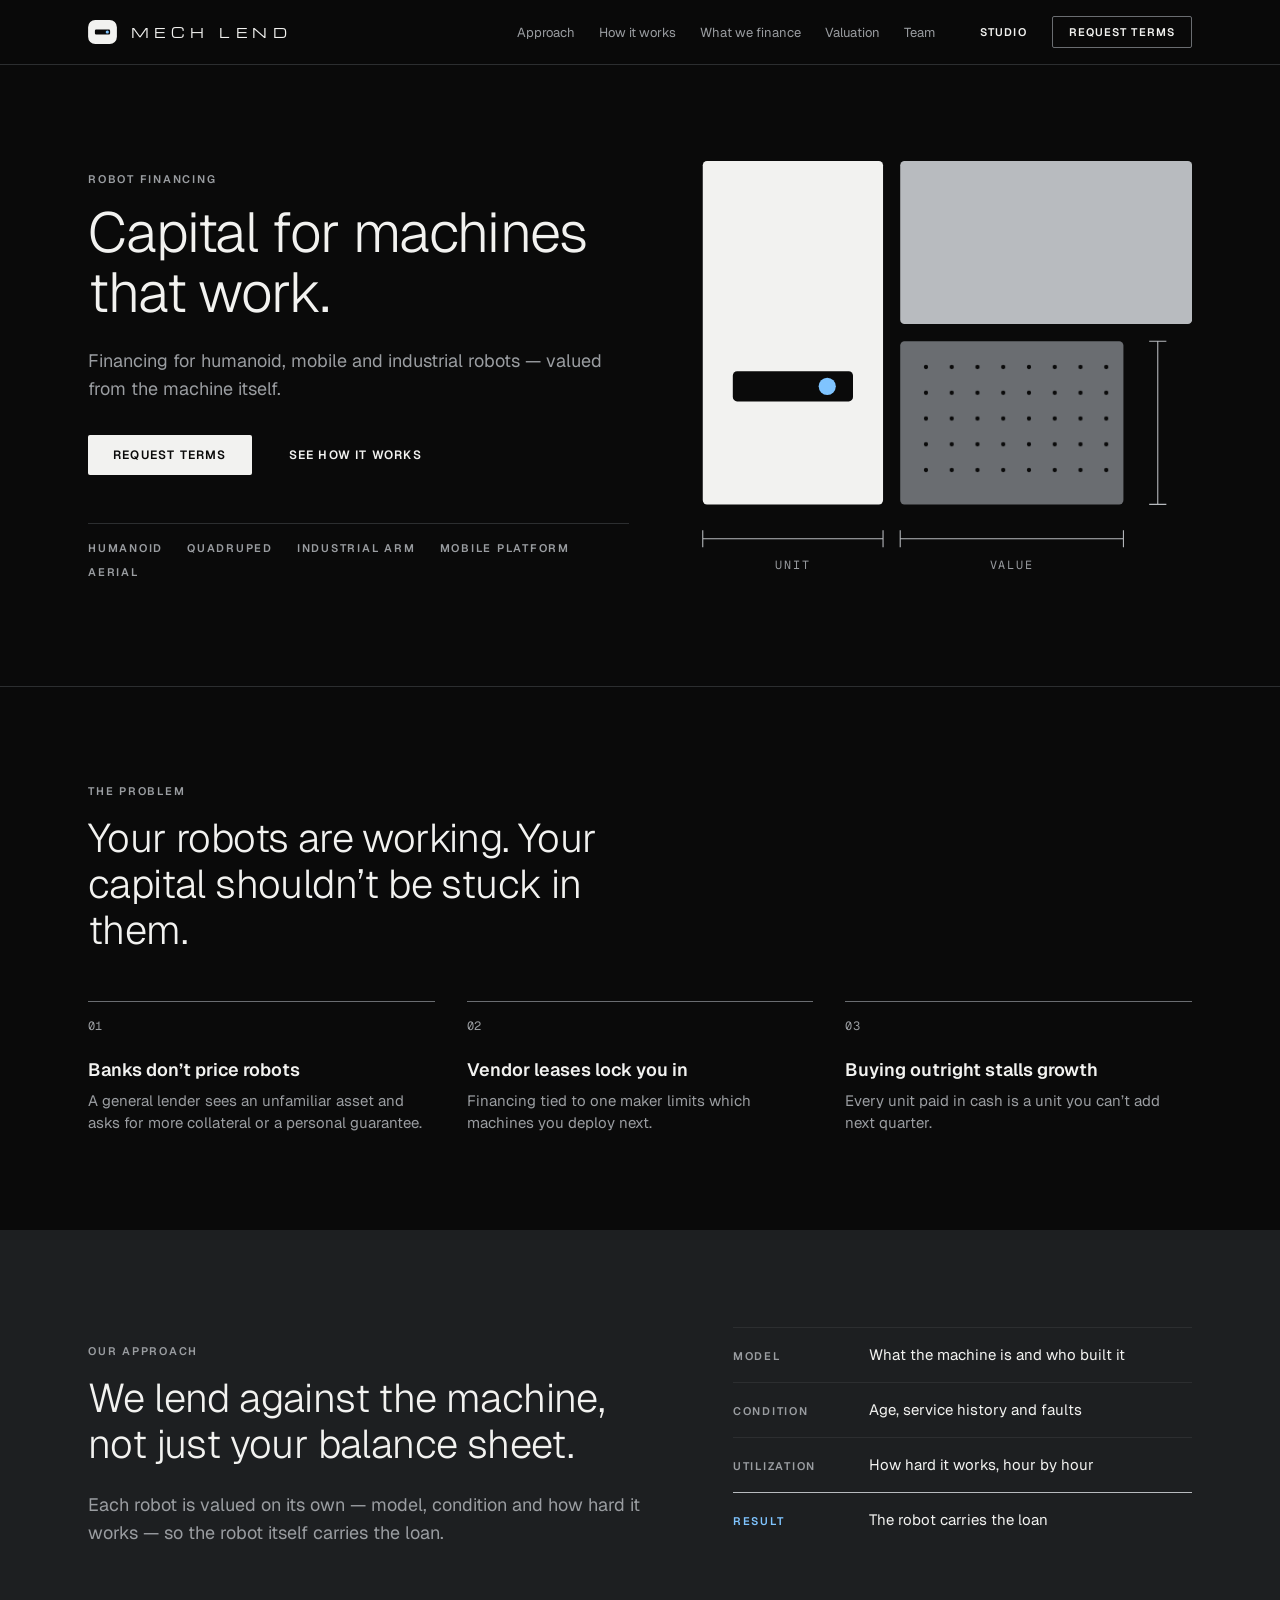
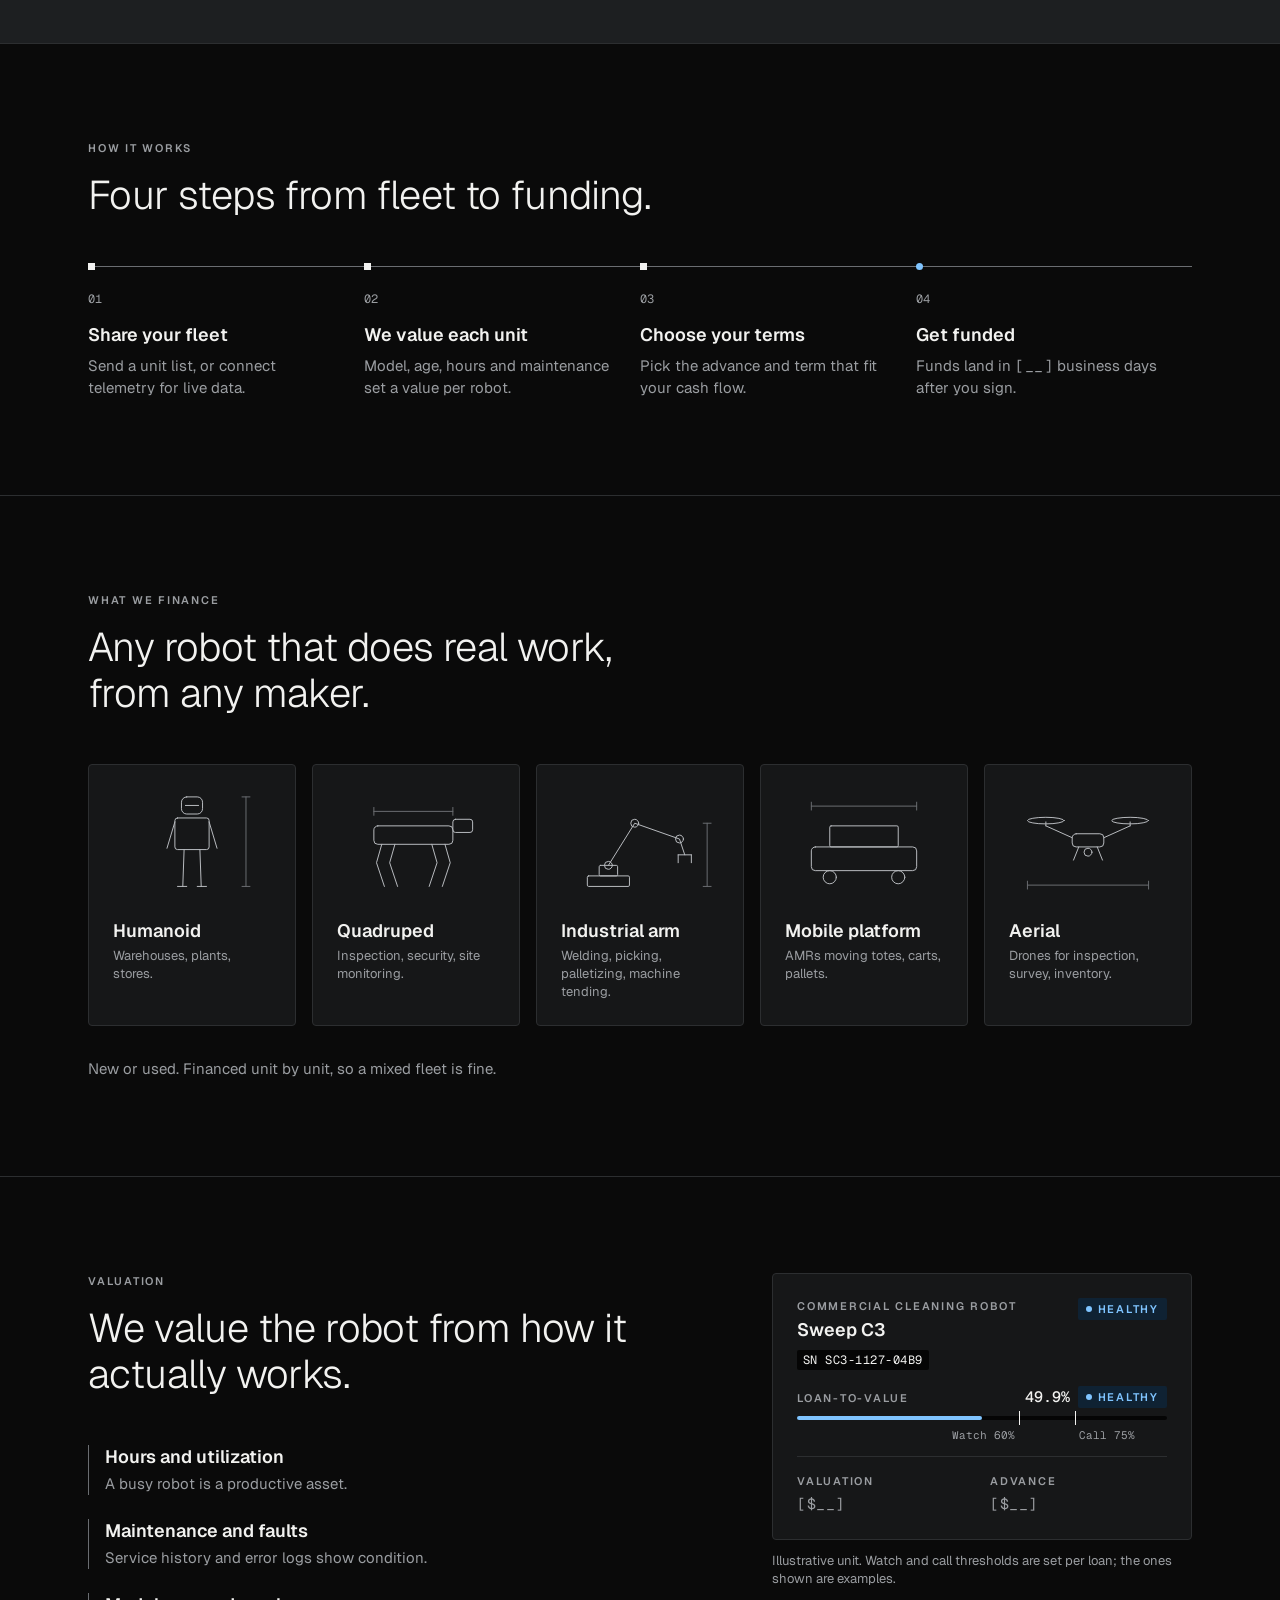
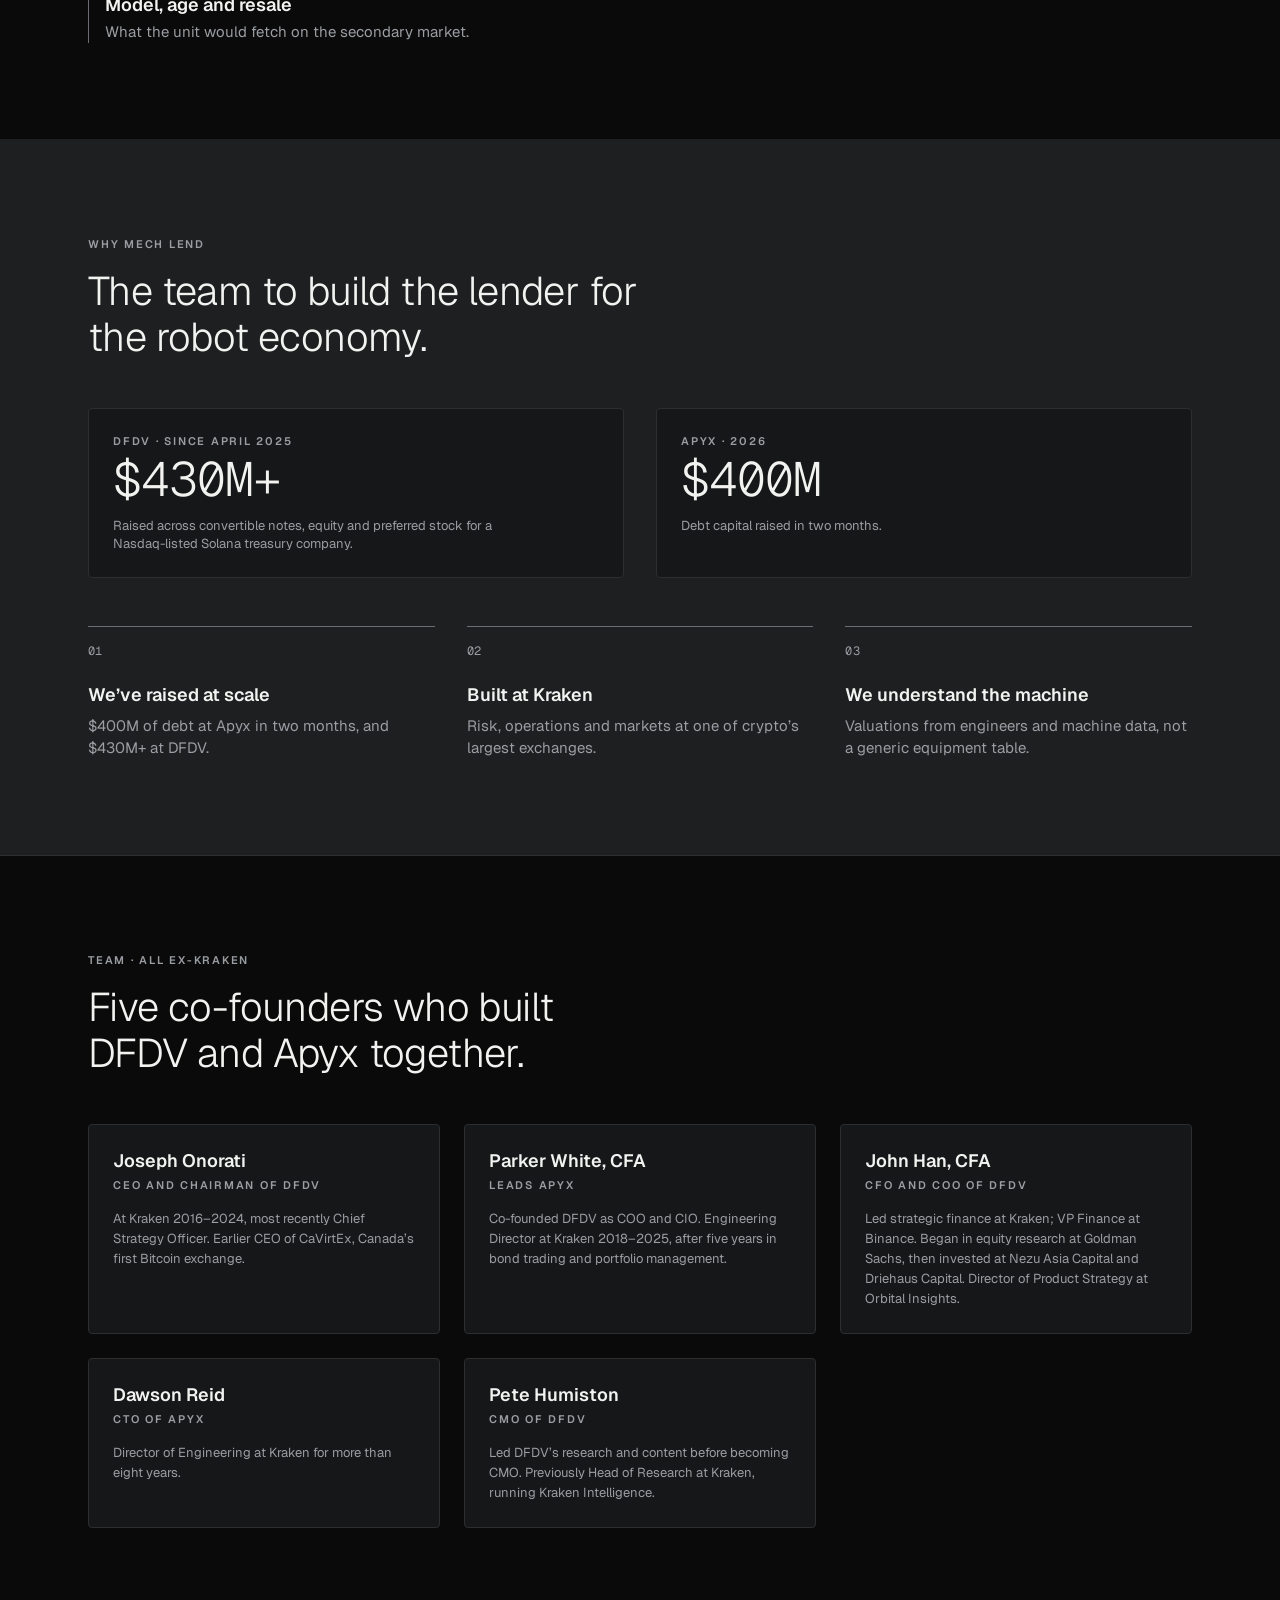
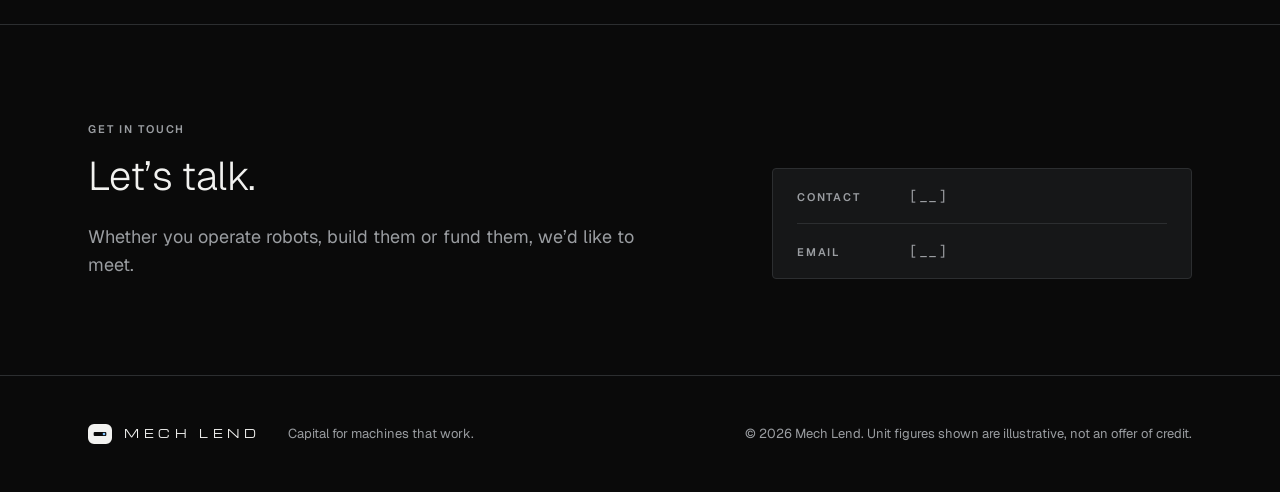
==== site/index.html @ f4f1c1c2 "Mech Lend marketing website on the Mech Lend design system" ====
<!doctype html>
<html lang="en">
<head>
<meta charset="utf-8">
<meta name="viewport" content="width=device-width, initial-scale=1">
<title>Mech Lend — Capital for machines that work.</title>
<meta name="description" content="Financing for humanoid, mobile and industrial robots, valued from the machine itself. Any robot that does real work, from any maker.">
<meta name="color-scheme" content="dark light">
<meta name="theme-color" content="#0a0a0a">

<meta property="og:type" content="website">
<meta property="og:site_name" content="Mech Lend">
<meta property="og:title" content="Mech Lend — Capital for machines that work.">
<meta property="og:description" content="Financing for humanoid, mobile and industrial robots, valued from the machine itself.">
<meta property="og:image" content="assets/og-image.png">
<meta property="og:image:width" content="1200">
<meta property="og:image:height" content="630">
<meta property="og:image:alt" content="The Mech Lend Visor mark on a black stage.">
<meta name="twitter:card" content="summary_large_image">
<meta name="twitter:title" content="Mech Lend — Capital for machines that work.">
<meta name="twitter:description" content="Financing for humanoid, mobile and industrial robots, valued from the machine itself.">
<meta name="twitter:image" content="assets/og-image.png">

<link rel="icon" href="favicon.svg" type="image/svg+xml">
<link rel="apple-touch-icon" href="assets/apple-touch-icon.png">

<link rel="preconnect" href="https://fonts.googleapis.com">
<link rel="preconnect" href="https://fonts.gstatic.com" crossorigin>
<link rel="stylesheet" href="https://fonts.googleapis.com/css2?family=Michroma&family=Geist:wght@300..700&family=Geist+Mono:wght@400;500&display=swap">
<link rel="stylesheet" href="css/tokens.css">
<link rel="stylesheet" href="css/components.css">
<link rel="stylesheet" href="css/site.css">

<script>
  // Night is the default; Studio only if the visitor chose it before. Runs before paint to avoid a flash.
  try { if (localStorage.getItem('ml-theme') === 'light') document.documentElement.setAttribute('data-theme', 'light'); } catch (e) {}
  document.documentElement.classList.add('js');
</script>
<script src="js/site.js" defer></script>
</head>
<body>
<a class="skip" href="#main">Skip to content</a>

<header class="site-header">
  <div class="wrap header-row">
    <a class="brand" href="#top" aria-label="Mech Lend, home">
      <span class="ml-logo" style="gap:14px">
        <svg class="ml-logo-mark" viewBox="0 0 36 30" width="29" height="24" aria-hidden="true"><path class="mark-ink" fill-rule="evenodd" d="M9 0h18a9 9 0 0 1 9 9v12a9 9 0 0 1-9 9H9a9 9 0 0 1-9-9V9a9 9 0 0 1 9-9zM10 12h16a1.5 1.5 0 0 1 1.5 1.5v3a1.5 1.5 0 0 1-1.5 1.5H10a1.5 1.5 0 0 1-1.5-1.5v-3A1.5 1.5 0 0 1 10 12z"/><circle class="mark-light" cx="24" cy="15" r="2"/></svg>
        <span class="ml-logo-word" style="font-size:13px">MECH LEND</span>
      </span>
    </a>
    <nav class="site-nav" aria-label="Primary">
      <ul>
        <li><a href="#approach">Approach</a></li>
        <li><a href="#how-it-works">How it works</a></li>
        <li><a href="#what-we-finance">What we finance</a></li>
        <li><a href="#valuation">Valuation</a></li>
        <li><a href="#team">Team</a></li>
      </ul>
    </nav>
    <div class="header-actions">
      <button class="ml-btn ml-btn-quiet ml-btn-sm theme-toggle" type="button" aria-label="Switch to Studio theme">Studio</button>
      <a class="ml-btn ml-btn-secondary ml-btn-sm" href="#contact">Request terms</a>
    </div>
  </div>
</header>

<main id="main">

  <!-- 1 · Hero -->
  <section class="hero" id="top" aria-labelledby="hero-title">
    <div class="wrap hero-grid">
      <div class="hero-copy">
        <p class="label">Robot financing</p>
        <h1 id="hero-title" class="display">Capital for machines that work.</h1>
        <p class="lede">Financing for humanoid, mobile and industrial robots — valued from the machine itself.</p>
        <div class="actions">
          <a class="ml-btn ml-btn-primary" href="#contact">Request terms</a>
          <a class="ml-btn ml-btn-quiet" href="#how-it-works">See how it works</a>
        </div>
        <ul class="class-strip" aria-label="Robot classes we finance">
          <li>Humanoid</li><li>Quadruped</li><li>Industrial arm</li><li>Mobile platform</li><li>Aerial</li>
        </ul>
      </div>
      <div class="hero-art" aria-hidden="true">
        <svg viewBox="0 0 480 400" preserveAspectRatio="xMidYMid meet">
          <defs>
            <pattern id="dot-grid" width="24" height="24" patternUnits="userSpaceOnUse" x="220" y="180">
              <circle class="cut" cx="12" cy="12" r="2"/>
            </pattern>
          </defs>
          <!-- Visor slab: the mark's head, slot and one light, built at hero scale -->
          <rect class="ink" x="24" y="0" width="168" height="320" rx="4"/>
          <rect class="cut" x="52" y="196" width="112" height="28" rx="4"/>
          <circle class="light pulse" cx="140" cy="210" r="8"/>
          <!-- Modular blocks: brushed metal and steel with a 24px dot grid -->
          <rect class="metal" x="208" y="0" width="272" height="152" rx="4"/>
          <rect class="steel" x="208" y="168" width="208" height="152" rx="4"/>
          <rect x="220" y="180" width="184" height="128" fill="url(#dot-grid)"/>
          <!-- Spec-sheet dimension lines -->
          <g class="dim">
            <path d="M24 344v16M192 344v16M24 352h168"/>
            <path d="M208 344v16M416 344v16M208 352h208"/>
            <path d="M440 168h16M440 320h16M448 168v152"/>
          </g>
          <g class="dim-label">
            <text x="108" y="380" text-anchor="middle">UNIT</text>
            <text x="312" y="380" text-anchor="middle">VALUE</text>
          </g>
        </svg>
      </div>
    </div>
  </section>

  <!-- 4 · Problem -->
  <section class="section" id="problem" aria-labelledby="problem-title">
    <div class="wrap">
      <p class="label">The problem</p>
      <h2 id="problem-title" class="headline">Your robots are working. Your capital shouldn’t be stuck in them.</h2>
      <ol class="grid-3 points">
        <li>
          <span class="index">01</span>
          <h3>Banks don’t price robots</h3>
          <p>A general lender sees an unfamiliar asset and asks for more collateral or a personal guarantee.</p>
        </li>
        <li>
          <span class="index">02</span>
          <h3>Vendor leases lock you in</h3>
          <p>Financing tied to one maker limits which machines you deploy next.</p>
        </li>
        <li>
          <span class="index">03</span>
          <h3>Buying outright stalls growth</h3>
          <p>Every unit paid in cash is a unit you can’t add next quarter.</p>
        </li>
      </ol>
    </div>
  </section>

  <!-- 5 · Approach -->
  <section class="section band" id="approach" aria-labelledby="approach-title">
    <div class="wrap approach-grid">
      <div>
        <p class="label">Our approach</p>
        <h2 id="approach-title" class="headline">We lend against the machine, not just your balance sheet.</h2>
        <p class="lede">Each robot is valued on its own — model, condition and how hard it works — so the robot itself carries the loan.</p>
      </div>
      <dl class="factor-stack">
        <div><dt class="label">Model</dt><dd>What the machine is and who built it</dd></div>
        <div><dt class="label">Condition</dt><dd>Age, service history and faults</dd></div>
        <div><dt class="label">Utilization</dt><dd>How hard it works, hour by hour</dd></div>
        <div class="factor-result"><dt class="label">Result</dt><dd>The robot carries the loan</dd></div>
      </dl>
    </div>
  </section>

  <!-- 6 · How it works -->
  <section class="section" id="how-it-works" aria-labelledby="how-title">
    <div class="wrap">
      <p class="label">How it works</p>
      <h2 id="how-title" class="headline">Four steps from fleet to funding.</h2>
      <ol class="steps">
        <li>
          <span class="index">01</span>
          <h3>Share your fleet</h3>
          <p>Send a unit list, or connect telemetry for live data.</p>
        </li>
        <li>
          <span class="index">02</span>
          <h3>We value each unit</h3>
          <p>Model, age, hours and maintenance set a value per robot.</p>
        </li>
        <li>
          <span class="index">03</span>
          <h3>Choose your terms</h3>
          <p>Pick the advance and term that fit your cash flow.</p>
        </li>
        <li>
          <span class="index">04</span>
          <h3>Get funded</h3>
          <p>Funds land in <span class="tbd" title="To be confirmed">[__]</span> business days after you sign.</p>
        </li>
      </ol>
    </div>
  </section>

  <!-- 7 · What we finance -->
  <section class="section" id="what-we-finance" aria-labelledby="finance-title">
    <div class="wrap">
      <p class="label">What we finance</p>
      <h2 id="finance-title" class="headline">Any robot that does real work, from any maker.</h2>
      <ul class="classes">
        <li class="class-card">
          <svg class="spec" viewBox="0 0 120 80" aria-hidden="true">
            <rect x="52" y="6" width="16" height="13" rx="4"/><path d="M55 12.5h10"/>
            <rect x="47" y="22" width="26" height="24" rx="2"/>
            <path d="M47 25l-6 20M73 25l6 20M54 46l-1 28M66 46l1 28M49 74h7M64 74h7"/>
            <path class="dim" d="M98 6h6M98 74h6M101 6v68"/>
          </svg>
          <h3>Humanoid</h3>
          <p>Warehouses, plants, stores.</p>
        </li>
        <li class="class-card">
          <svg class="spec" viewBox="0 0 120 80" aria-hidden="true">
            <rect x="28" y="28" width="60" height="14" rx="3"/><rect x="88" y="23" width="15" height="10" rx="2"/>
            <path d="M34 42l-4 14 6 18M44 42l-4 14 6 18M72 42l4 14-6 18M82 42l4 14-6 18"/>
            <path class="dim" d="M28 14v6M88 14v6M28 17h60"/>
          </svg>
          <h3>Quadruped</h3>
          <p>Inspection, security, site monitoring.</p>
        </li>
        <li class="class-card">
          <svg class="spec" viewBox="0 0 120 80" aria-hidden="true">
            <rect x="20" y="66" width="32" height="8" rx="1"/><rect x="29" y="58" width="14" height="8" rx="1"/>
            <path d="M36 58l20-32 34 12 4 12"/>
            <circle cx="36" cy="58" r="3"/><circle cx="56" cy="26" r="3"/><circle cx="90" cy="38" r="3"/>
            <path d="M89 50h10M89 50v6M99 50v6"/>
            <path class="dim" d="M108 26h6M108 74h6M111 26v48"/>
          </svg>
          <h3>Industrial arm</h3>
          <p>Welding, picking, palletizing, machine tending.</p>
        </li>
        <li class="class-card">
          <svg class="spec" viewBox="0 0 120 80" aria-hidden="true">
            <rect x="34" y="28" width="52" height="16" rx="1"/>
            <rect x="20" y="44" width="80" height="18" rx="3"/>
            <circle cx="34" cy="67" r="5"/><circle cx="86" cy="67" r="5"/>
            <path class="dim" d="M20 10v6M100 10v6M20 13h80"/>
          </svg>
          <h3>Mobile platform</h3>
          <p>AMRs moving totes, carts, pallets.</p>
        </li>
        <li class="class-card">
          <svg class="spec" viewBox="0 0 120 80" aria-hidden="true">
            <rect x="48" y="34" width="24" height="10" rx="3"/>
            <path d="M48 37L28 28M72 37l20-9M28 28v-3M92 28v-3M53 44l-4 10M67 44l4 10"/>
            <ellipse cx="28" cy="24" rx="14" ry="2.5"/><ellipse cx="92" cy="24" rx="14" ry="2.5"/>
            <circle cx="60" cy="48" r="3"/>
            <path class="dim" d="M14 70v6M106 70v6M14 73h92"/>
          </svg>
          <h3>Aerial</h3>
          <p>Drones for inspection, survey, inventory.</p>
        </li>
      </ul>
      <p class="note">New or used. Financed unit by unit, so a mixed fleet is fine.</p>
    </div>
  </section>

  <!-- 8 · Valuation -->
  <section class="section" id="valuation" aria-labelledby="valuation-title">
    <div class="wrap valuation-grid">
      <div>
        <p class="label">Valuation</p>
        <h2 id="valuation-title" class="headline">We value the robot from how it actually works.</h2>
        <ul class="factors">
          <li>
            <h3>Hours and utilization</h3>
            <p>A busy robot is a productive asset.</p>
          </li>
          <li>
            <h3>Maintenance and faults</h3>
            <p>Service history and error logs show condition.</p>
          </li>
          <li>
            <h3>Model, age and resale</h3>
            <p>What the unit would fetch on the secondary market.</p>
          </li>
        </ul>
      </div>
      <figure class="unit">
        <article class="ml-card" aria-labelledby="unit-title">
          <div class="ml-card-head">
            <div>
              <div class="ml-card-class">Commercial cleaning robot</div>
              <h3 class="ml-card-title" id="unit-title">Sweep C3</h3>
              <span class="ml-serial">SN SC3-1127-04B9</span>
            </div>
            <span class="ml-badge ml-badge-safe">Healthy</span>
          </div>
          <div class="ml-meter" role="meter" aria-label="Loan-to-value" aria-valuenow="49.9" aria-valuemin="0" aria-valuemax="100" aria-valuetext="49.9%, Healthy">
            <div class="ml-meter-head">
              <span class="ml-meter-label">Loan-to-value</span>
              <span class="meter-readout">
                <span class="ml-meter-value">49.9%</span>
                <span class="ml-badge ml-badge-safe">Healthy</span>
              </span>
            </div>
            <div class="ml-meter-track">
              <div class="ml-meter-fill safe" style="width:49.9%"></div>
              <div class="ml-meter-tick" style="left:60%" title="Watch at 60%"></div>
              <div class="ml-meter-tick" style="left:75%" title="Margin call at 75%"></div>
            </div>
            <div class="ml-meter-scale">
              <span class="at-watch" style="left:60%">Watch 60%</span>
              <span class="at-call" style="left:75%">Call 75%</span>
            </div>
          </div>
          <div class="ml-card-stats unit-stats">
            <div class="ml-stat ml-stat-sm">
              <span class="ml-stat-label">Valuation</span>
              <span class="ml-stat-value"><span class="tbd" title="To be confirmed">[$__]</span></span>
            </div>
            <div class="ml-stat ml-stat-sm">
              <span class="ml-stat-label">Advance</span>
              <span class="ml-stat-value"><span class="tbd" title="To be confirmed">[$__]</span></span>
            </div>
          </div>
        </article>
        <figcaption>Illustrative unit. Watch and call thresholds are set per loan; the ones shown are examples.</figcaption>
      </figure>
    </div>
  </section>

  <!-- 9 + 3 · Why Mech Lend / track record -->
  <section class="section band" id="why" aria-labelledby="why-title">
    <div class="wrap">
      <p class="label">Why Mech Lend</p>
      <h2 id="why-title" class="headline">The team to build the lender for the robot economy.</h2>
      <div class="track">
        <div class="ml-stat">
          <span class="ml-stat-label">DFDV · since April 2025</span>
          <span class="ml-stat-value">$430M+</span>
          <span class="ml-stat-note">Raised across convertible notes, equity and preferred stock for a Nasdaq-listed Solana treasury company.</span>
        </div>
        <div class="ml-stat">
          <span class="ml-stat-label">Apyx · 2026</span>
          <span class="ml-stat-value">$400M</span>
          <span class="ml-stat-note">Debt capital raised in two months.</span>
        </div>
      </div>
      <ol class="grid-3 points">
        <li>
          <span class="index">01</span>
          <h3>We’ve raised at scale</h3>
          <p>$400M of debt at Apyx in two months, and $430M+ at DFDV.</p>
        </li>
        <li>
          <span class="index">02</span>
          <h3>Built at Kraken</h3>
          <p>Risk, operations and markets at one of crypto’s largest exchanges.</p>
        </li>
        <li>
          <span class="index">03</span>
          <h3>We understand the machine</h3>
          <p>Valuations from engineers and machine data, not a generic equipment table.</p>
        </li>
      </ol>
    </div>
  </section>

  <!-- 2 · Team -->
  <section class="section" id="team" aria-labelledby="team-title">
    <div class="wrap">
      <p class="label">Team · all ex-Kraken</p>
      <h2 id="team-title" class="headline">Five co-founders who built DFDV and Apyx together.</h2>
      <ul class="people">
        <li class="person">
          <h3>Joseph Onorati</h3>
          <p class="role">CEO and Chairman of DFDV</p>
          <p>At Kraken 2016–2024, most recently Chief Strategy Officer. Earlier CEO of CaVirtEx, Canada’s first Bitcoin exchange.</p>
        </li>
        <li class="person">
          <h3>Parker White, CFA</h3>
          <p class="role">Leads Apyx</p>
          <p>Co-founded DFDV as COO and CIO. Engineering Director at Kraken 2018–2025, after five years in bond trading and portfolio management.</p>
        </li>
        <li class="person">
          <h3>John Han, CFA</h3>
          <p class="role">CFO and COO of DFDV</p>
          <p>Led strategic finance at Kraken; VP Finance at Binance. Began in equity research at Goldman Sachs, then invested at Nezu Asia Capital and Driehaus Capital. Director of Product Strategy at Orbital Insights.</p>
        </li>
        <li class="person">
          <h3>Dawson Reid</h3>
          <p class="role">CTO of Apyx</p>
          <p>Director of Engineering at Kraken for more than eight years.</p>
        </li>
        <li class="person">
          <h3>Pete Humiston</h3>
          <p class="role">CMO of DFDV</p>
          <p>Led DFDV’s research and content before becoming CMO. Previously Head of Research at Kraken, running Kraken Intelligence.</p>
        </li>
      </ul>
    </div>
  </section>

  <!-- 10 · Contact -->
  <section class="section contact" id="contact" aria-labelledby="contact-title">
    <div class="wrap contact-grid">
      <div>
        <p class="label">Get in touch</p>
        <h2 id="contact-title" class="headline">Let’s talk.</h2>
        <p class="lede">Whether you operate robots, build them or fund them, we’d like to meet.</p>
      </div>
      <!-- Replace the [__] placeholders with the real contact, then turn the email into a mailto: link. -->
      <dl class="contact-card ml-card">
        <div><dt class="label">Contact</dt><dd><span class="tbd" title="To be confirmed">[__]</span></dd></div>
        <div><dt class="label">Email</dt><dd><span class="tbd" title="To be confirmed">[__]</span></dd></div>
      </dl>
    </div>
  </section>

</main>

<footer class="site-footer">
  <div class="wrap footer-row">
    <span class="ml-logo" style="gap:12px">
      <svg class="ml-logo-mark" viewBox="0 0 36 30" width="24" height="20" aria-hidden="true"><path class="mark-ink" fill-rule="evenodd" d="M9 0h18a9 9 0 0 1 9 9v12a9 9 0 0 1-9 9H9a9 9 0 0 1-9-9V9a9 9 0 0 1 9-9zM10 12h16a1.5 1.5 0 0 1 1.5 1.5v3a1.5 1.5 0 0 1-1.5 1.5H10a1.5 1.5 0 0 1-1.5-1.5v-3A1.5 1.5 0 0 1 10 12z"/><circle class="mark-light" cx="24" cy="15" r="2"/></svg>
      <span class="ml-logo-word" style="font-size:11px">MECH LEND</span>
    </span>
    <p>Capital for machines that work.</p>
    <p class="fine">© <span data-year>2026</span> Mech Lend. Unit figures shown are illustrative, not an offer of credit.</p>
  </div>
</footer>
</body>
</html>
---- site/css/tokens.css ----
/* Mech Lend — generated from tokens.json (source of truth) */
:root {
  --surface: #0a0a0a;
  --surface-raised: #161718;
  --surface-sunken: #050505;
  --line: #2c2e30;
  --line-strong: #6a6d71;
  --ink: #f2f2f0;
  --ink-muted: #9a9da1;
  --primary: #f2f2f0;
  --on-primary: #0a0a0a;
  --metal: #b8bbbf;
  --graphite: #1d1f21;
  --on-graphite: #f2f2f0;
  --signal: #7fc4ff;
  --ltv-safe: var(--signal);
  --ltv-safe-soft: #0f2233;
  --ltv-watch: #f0c05a;
  --ltv-watch-soft: #2e2410;
  --ltv-call: #ff8a7a;
  --ltv-call-soft: #34130f;
  --focus: var(--signal);
  --font-display: Michroma, "Eurostile", "Helvetica Neue", Arial, sans-serif;
  --font-sans: Geist, "Helvetica Neue", Arial, sans-serif;
  --font-mono: "Geist Mono", ui-monospace, Menlo, monospace;
  --space-1: 4px;
  --space-2: 8px;
  --space-3: 12px;
  --space-4: 16px;
  --space-6: 24px;
  --space-8: 32px;
  --space-12: 48px;
  --space-24: 96px;
  --radius-sm: 2px;
  --radius-md: 4px;
  --radius-lg: 8px;
  --shadow-1: none;
  --shadow-2: 0 12px 32px rgba(0, 0, 0, 0.6);
}
[data-theme="light"] {
  --surface: #f4f4f2;
  --surface-raised: #ffffff;
  --surface-sunken: #e9e9e6;
  --line: #d9d9d6;
  --line-strong: #8a8d91;
  --ink: #111111;
  --ink-muted: #5f6266;
  --primary: #111111;
  --on-primary: #f4f4f2;
  --metal: #8a8d91;
  --graphite: #111111;
  --on-graphite: #f2f2f0;
  --signal: #0b63b6;
  --ltv-safe: var(--signal);
  --ltv-safe-soft: #dfecf8;
  --ltv-watch: #8a5a00;
  --ltv-watch-soft: #f6ecd4;
  --ltv-call: #b42318;
  --ltv-call-soft: #f9dcd8;
  --focus: var(--signal);
  --shadow-1: 0 1px 0 rgba(17, 17, 17, 0.05);
  --shadow-2: 0 12px 32px rgba(17, 17, 17, 0.12);
}
---- site/css/components.css ----
/* Mech Lend component styles, copied from design-system/components/bundle.css
   (static subset; fonts are loaded by index.html, not @import). */

/* Logo */
.ml-logo { display: inline-flex; align-items: center; color: var(--ink); }
.ml-logo-mark { display: block; flex: none; }
.ml-logo-word { font-family: var(--font-display); letter-spacing: .42em; margin-right: -.42em; line-height: 1; white-space: nowrap; }

/* Button */
.ml-btn { position: relative; font: inherit; font-size: 12px; font-weight: 600; letter-spacing: .1em; text-transform: uppercase; height: 40px; padding: 0 var(--space-6); border-radius: var(--radius-sm); border: 1px solid transparent; cursor: pointer; display: inline-flex; align-items: center; gap: var(--space-2); }
.ml-btn::after { content: ""; position: absolute; inset: -1px; border-radius: inherit; background: currentColor; opacity: 0; pointer-events: none; }
.ml-btn:hover::after { opacity: .1; }
.ml-btn:focus-visible { outline: 2px solid var(--focus); outline-offset: 2px; }
.ml-btn:disabled { opacity: .4; cursor: not-allowed; }
.ml-btn:disabled::after { opacity: 0; }
.ml-btn-sm { height: 32px; padding: 0 var(--space-4); font-size: 11px; }
.ml-btn-primary { background: var(--primary); color: var(--on-primary); }
.ml-btn-secondary { background: transparent; color: var(--ink); border-color: var(--line-strong); }
.ml-btn-quiet { background: transparent; color: var(--ink); }
.ml-btn-danger { background: transparent; color: var(--ltv-call); border-color: var(--ltv-call); }

/* LtvBadge */
.ml-badge { display: inline-flex; align-items: center; gap: 6px; height: 22px; padding: 0 var(--space-2); border-radius: var(--radius-sm); font-size: 11px; line-height: 16px; font-weight: 600; letter-spacing: .16em; text-transform: uppercase; white-space: nowrap; }
.ml-badge::before { content: ""; width: 6px; height: 6px; background: currentColor; }
.ml-badge-safe { background: var(--ltv-safe-soft); color: var(--ltv-safe); }
.ml-badge-safe::before { border-radius: 50%; }
.ml-badge-watch { background: var(--ltv-watch-soft); color: var(--ltv-watch); }
.ml-badge-watch::before { transform: rotate(45deg); }
.ml-badge-call { background: var(--ltv-call-soft); color: var(--ltv-call); }
.ml-badge-neutral { background: var(--surface-sunken); color: var(--ink-muted); }

/* LtvMeter */
.ml-meter { min-width: 240px; }
.ml-meter-head { display: flex; justify-content: space-between; align-items: baseline; margin-bottom: var(--space-2); }
.ml-meter-label { font-size: 11px; line-height: 16px; font-weight: 600; letter-spacing: .16em; text-transform: uppercase; color: var(--ink-muted); }
.ml-meter-value { font-family: var(--font-mono); font-size: 15px; font-weight: 500; font-variant-numeric: tabular-nums; }
.ml-meter-track { position: relative; height: 4px; background: var(--surface-sunken); border-radius: var(--radius-sm); }
.ml-meter-fill { position: absolute; left: 0; top: 0; bottom: 0; border-radius: var(--radius-sm); }
.ml-meter-fill.safe { background: var(--ltv-safe); }
.ml-meter-fill.watch { background: var(--ltv-watch); }
.ml-meter-fill.call { background: var(--ltv-call); }
.ml-meter-tick { position: absolute; top: -5px; bottom: -5px; width: 1px; background: var(--ink); }
.ml-meter-scale { position: relative; height: 16px; margin-top: var(--space-1); font-family: var(--font-mono); font-size: 11px; color: var(--ink-muted); }
.ml-meter-scale span { position: absolute; white-space: nowrap; }
.ml-meter-scale .at-watch { transform: translateX(-100%); padding-right: var(--space-1); }
.ml-meter-scale .at-call { padding-left: var(--space-1); }

/* Stat */
.ml-stat { display: flex; flex-direction: column; gap: var(--space-1); }
.ml-stat-label { font-size: 11px; line-height: 16px; font-weight: 600; letter-spacing: .16em; text-transform: uppercase; color: var(--ink-muted); }
.ml-stat-value { font-family: var(--font-mono); font-size: 32px; line-height: 36px; font-weight: 400; letter-spacing: -.02em; font-variant-numeric: tabular-nums; color: var(--ink); }
.ml-stat-sm .ml-stat-value { font-size: 15px; line-height: 22px; letter-spacing: 0; }
.ml-stat-note { font-size: 13px; line-height: 18px; color: var(--ink-muted); }

/* TextField */
.ml-field { display: flex; flex-direction: column; gap: var(--space-2); max-width: 320px; }
.ml-field-label { font-size: 11px; line-height: 16px; font-weight: 600; letter-spacing: .16em; text-transform: uppercase; color: var(--ink-muted); }
.ml-field-box { display: flex; align-items: center; height: 40px; background: var(--surface-raised); border: 1px solid var(--line-strong); border-radius: var(--radius-sm); padding: 0 var(--space-3); }
.ml-field-box:focus-within { outline: 2px solid var(--focus); outline-offset: 2px; }
.ml-field-box input { flex: 1; min-width: 0; border: 0; background: transparent; color: var(--ink); font: inherit; outline: none; }
.ml-field-box.mono input { font-family: var(--font-mono); font-variant-numeric: tabular-nums; }
.ml-field-unit { font-family: var(--font-mono); font-size: 13px; color: var(--ink-muted); }
.ml-field-unit.pre { margin-right: var(--space-2); }
.ml-field-unit.post { margin-left: var(--space-2); }
.ml-field-help { font-size: 13px; line-height: 18px; color: var(--ink-muted); }
.ml-field.error .ml-field-box { border-color: var(--ltv-call); }
.ml-field.error .ml-field-help { color: var(--ltv-call); }

/* CollateralCard */
.ml-card { background: var(--surface-raised); border: 1px solid var(--line); border-radius: var(--radius-md); box-shadow: var(--shadow-1); padding: var(--space-6); display: flex; flex-direction: column; gap: var(--space-4); max-width: 420px; }
.ml-card-head { display: flex; justify-content: space-between; align-items: flex-start; gap: var(--space-3); }
.ml-card-class { font-size: 11px; line-height: 16px; font-weight: 600; letter-spacing: .16em; text-transform: uppercase; color: var(--ink-muted); }
.ml-card-title { margin: 4px 0 0; font-size: 18px; line-height: 24px; font-weight: 600; }
.ml-serial { display: inline-block; margin-top: var(--space-2); font-family: var(--font-mono); font-size: 12px; line-height: 16px; letter-spacing: .04em; padding: 2px 6px; background: var(--surface-sunken); border-radius: var(--radius-sm); color: var(--ink); }
.ml-card-stats { display: grid; grid-template-columns: 1fr 1fr 1fr; gap: var(--space-4); padding-top: var(--space-4); border-top: 1px solid var(--line); }
.ml-card-foot { display: flex; gap: var(--space-3); }
---- site/css/site.css ----
/* Mech Lend marketing site. Tokens come from tokens.css; component classes (ml-*) from components.css. */

*, *::before, *::after { box-sizing: border-box; }
html { scroll-behavior: smooth; -webkit-text-size-adjust: 100%; }
body {
  margin: 0;
  font-family: var(--font-sans);
  font-size: 15px;
  line-height: 22px;
  background: var(--surface);
  color: var(--ink);
  -webkit-font-smoothing: antialiased;
}
h1, h2, h3, p, ol, ul, dl, dd, figure { margin: 0; }
ol, ul { padding: 0; list-style: none; }
a { color: var(--signal); }
svg { display: block; }

/* Focus: 2px solid status light, 2px offset, on every interactive element */
:focus-visible { outline: 2px solid var(--focus); outline-offset: 2px; }
a.ml-btn { text-decoration: none; }

.skip {
  position: absolute; left: var(--space-4); top: -100px; z-index: 20;
  padding: var(--space-2) var(--space-4);
  background: var(--primary); color: var(--on-primary);
  border-radius: var(--radius-sm); font-weight: 600;
}
.skip:focus { top: var(--space-4); }

/* Layout */
.wrap { max-width: 1200px; margin: 0 auto; padding: 0 var(--space-12); }
.section { padding: var(--space-24) 0; border-top: 1px solid var(--line); scroll-margin-top: 64px; }
.band { background: var(--graphite); color: var(--on-graphite); border-top-color: transparent; }
/* Studio graphite is black, so the band borrows Night values to keep contrast */
[data-theme="light"] .band { --ink: var(--on-graphite); --ink-muted: #9a9da1; --line: #2c2e30; --line-strong: #6a6d71; --metal: #b8bbbf; --surface-raised: #1d1f21; --surface-sunken: #050505; --signal: #7fc4ff; --focus: #7fc4ff; --shadow-1: none; }

/* Type, from tokens.json */
.label { font-size: 11px; line-height: 16px; font-weight: 600; letter-spacing: .16em; text-transform: uppercase; color: var(--ink-muted); }
.display { font-size: 56px; line-height: 60px; font-weight: 300; letter-spacing: -.02em; }
.headline { font-size: 40px; line-height: 46px; font-weight: 300; letter-spacing: -.015em; max-width: 22ch; }
h3 { font-size: 18px; line-height: 24px; font-weight: 600; }
.lede { font-size: 18px; line-height: 28px; color: var(--ink-muted); max-width: 46ch; }
.note { margin-top: var(--space-8); color: var(--ink-muted); }
.label + .display, .label + .headline { margin-top: var(--space-4); }
.index { display: block; font-family: var(--font-mono); font-size: 12px; line-height: 16px; letter-spacing: .04em; color: var(--ink-muted); }

/* Unknown facts from the deck, shown as visible placeholders */
.tbd { font-family: var(--font-mono); color: var(--ink-muted); letter-spacing: .04em; }

/* Header */
.site-header {
  position: sticky; top: 0; z-index: 10;
  background: color-mix(in srgb, var(--surface) 92%, transparent);
  -webkit-backdrop-filter: blur(8px); backdrop-filter: blur(8px);
  border-bottom: 1px solid var(--line);
}
.header-row { display: flex; align-items: center; gap: var(--space-8); height: 64px; }
.brand { display: inline-flex; padding: var(--space-1) 0; color: var(--ink); text-decoration: none; border-radius: var(--radius-sm); }
.mark-ink { fill: var(--ink); }
.mark-light { fill: var(--signal); }
.site-nav { margin-left: auto; }
.site-nav ul { display: flex; gap: var(--space-6); }
.site-nav a { color: var(--ink-muted); text-decoration: none; font-size: 13px; line-height: 18px; border-radius: var(--radius-sm); }
.site-nav a:hover { color: var(--ink); }
.header-actions { display: flex; align-items: center; gap: var(--space-3); }
.theme-toggle { padding: 0 var(--space-3); }
html:not(.js) .theme-toggle { display: none; }

/* Hero */
.hero { padding: var(--space-24) 0; }
.hero-grid { display: grid; grid-template-columns: minmax(0, 1.05fr) minmax(0, 1fr); gap: var(--space-12); align-items: center; }
.hero .lede { margin-top: var(--space-6); }
.actions { display: flex; flex-wrap: wrap; gap: var(--space-3); margin-top: var(--space-8); }
.class-strip { display: flex; flex-wrap: wrap; gap: var(--space-2) var(--space-6); margin-top: var(--space-12); padding-top: var(--space-4); border-top: 1px solid var(--line); }
.class-strip li { font-size: 11px; line-height: 16px; font-weight: 600; letter-spacing: .16em; text-transform: uppercase; color: var(--ink-muted); }
.hero-art svg { width: 100%; height: auto; max-height: 520px; }
.hero-art .ink { fill: var(--ink); }
.hero-art .metal { fill: var(--metal); }
.hero-art .steel { fill: var(--line-strong); }
.hero-art .cut { fill: var(--surface); }
.hero-art .light { fill: var(--signal); }
.hero-art .dim { fill: none; stroke: var(--metal); stroke-width: 1; }
.hero-art .dim-label { font-family: var(--font-mono); font-size: 11px; letter-spacing: .16em; fill: var(--ink-muted); }

/* Numbered points */
.grid-3 { display: grid; grid-template-columns: repeat(3, minmax(0, 1fr)); gap: var(--space-8); }
.points { margin-top: var(--space-12); }
.points li { padding-top: var(--space-4); border-top: 1px solid var(--line-strong); }
.points h3 { margin-top: var(--space-6); }
.points p { margin-top: var(--space-2); color: var(--ink-muted); }

/* Approach */
.approach-grid { display: grid; grid-template-columns: minmax(0, 1.3fr) minmax(0, 1fr); gap: var(--space-12); align-items: end; }
.approach-grid .lede { margin-top: var(--space-6); }
.factor-stack > div { display: grid; grid-template-columns: 120px 1fr; gap: var(--space-4); padding: var(--space-4) 0; border-top: 1px solid var(--line); align-items: baseline; }
.factor-stack dd { color: var(--ink); }
.factor-stack .factor-result { border-top: 1px solid var(--metal); }
.factor-result dt { color: var(--signal); }

/* Steps */
.steps { display: grid; grid-template-columns: repeat(4, minmax(0, 1fr)); margin-top: var(--space-12); counter-reset: step; }
.steps li { position: relative; padding: var(--space-6) var(--space-6) 0 0; border-top: 1px solid var(--line-strong); }
.steps li::before { content: ""; position: absolute; left: 0; top: -4px; width: 7px; height: 7px; background: var(--ink); }
.steps li:last-child::before { background: var(--signal); border-radius: 50%; }
.steps h3 { margin-top: var(--space-4); }
.steps p { margin-top: var(--space-2); color: var(--ink-muted); }

/* What we finance */
.classes { display: grid; grid-template-columns: repeat(5, minmax(0, 1fr)); gap: var(--space-4); margin-top: var(--space-12); }
.class-card { background: var(--surface-raised); border: 1px solid var(--line); border-radius: var(--radius-md); box-shadow: var(--shadow-1); padding: var(--space-6); }
.class-card p { margin-top: var(--space-1); font-size: 13px; line-height: 18px; color: var(--ink-muted); }
.spec { width: 100%; height: auto; margin-bottom: var(--space-6); fill: none; stroke: var(--metal); stroke-width: 1; stroke-linejoin: round; stroke-linecap: round; }
.spec * { vector-effect: non-scaling-stroke; }
.spec .dim { stroke: var(--line-strong); }

/* Valuation */
.valuation-grid { display: grid; grid-template-columns: minmax(0, 1fr) minmax(0, 420px); gap: var(--space-12); align-items: start; }
.factors { margin-top: var(--space-12); display: grid; gap: var(--space-6); }
.factors li { padding-left: var(--space-4); border-left: 1px solid var(--line-strong); }
.factors p { margin-top: var(--space-1); color: var(--ink-muted); }
.unit .ml-card { max-width: none; }
.unit figcaption { margin-top: var(--space-3); font-size: 13px; line-height: 18px; color: var(--ink-muted); }
.meter-readout { display: flex; gap: var(--space-2); align-items: center; }
.unit-stats { grid-template-columns: 1fr 1fr; }
.js .unit .ml-meter-fill { transition: width 900ms cubic-bezier(.2, .7, .2, 1); }
.js .unit:not(.is-visible) .ml-meter-fill { width: 0 !important; }

/* Track record */
.track { display: grid; grid-template-columns: repeat(2, minmax(0, 1fr)); gap: var(--space-8); margin-top: var(--space-12); }
.track .ml-stat { padding: var(--space-6); background: var(--surface-raised); border: 1px solid var(--line); border-radius: var(--radius-md); }
.track .ml-stat-value { font-size: 48px; line-height: 52px; font-weight: 300; }
.track .ml-stat-note { max-width: 44ch; margin-top: var(--space-2); }

/* Team */
.people { display: grid; grid-template-columns: repeat(3, minmax(0, 1fr)); gap: var(--space-6); margin-top: var(--space-12); }
.person { padding: var(--space-6); background: var(--surface-raised); border: 1px solid var(--line); border-radius: var(--radius-md); box-shadow: var(--shadow-1); }
.person .role { margin: var(--space-1) 0 var(--space-4); font-size: 11px; line-height: 16px; font-weight: 600; letter-spacing: .16em; text-transform: uppercase; color: var(--ink-muted); }
.person p:last-child { font-size: 13px; line-height: 20px; color: var(--ink-muted); }

/* Contact */
.contact-grid { display: grid; grid-template-columns: minmax(0, 1fr) minmax(0, 420px); gap: var(--space-12); align-items: end; }
.contact .lede { margin-top: var(--space-6); }
.contact-card { gap: 0; padding: 0 var(--space-6); max-width: none; }
.contact-card > div { display: grid; grid-template-columns: 96px 1fr; gap: var(--space-4); padding: var(--space-4) 0; align-items: baseline; }
.contact-card > div + div { border-top: 1px solid var(--line); }

/* Footer */
.site-footer { border-top: 1px solid var(--line); padding: var(--space-12) 0; color: var(--ink-muted); font-size: 13px; line-height: 18px; }
.footer-row { display: flex; flex-wrap: wrap; align-items: center; gap: var(--space-4) var(--space-8); }
.footer-row .fine { margin-left: auto; }

/* Restrained motion: the status light breathes, slowly */
@keyframes breathe { 0%, 100% { opacity: 1; } 50% { opacity: .55; } }
.pulse { animation: breathe 4s ease-in-out infinite; }

@media (prefers-reduced-motion: reduce) {
  html { scroll-behavior: auto; }
  .pulse { animation: none; }
  .js .unit .ml-meter-fill { transition: none; }
  .js .unit:not(.is-visible) .ml-meter-fill { width: 49.9% !important; }
}

/* Tablet */
@media (max-width: 1080px) {
  .site-nav { display: none; }
  .header-actions { margin-left: auto; }
  .classes { grid-template-columns: repeat(3, minmax(0, 1fr)); }
  .people { grid-template-columns: repeat(2, minmax(0, 1fr)); }
  .steps { grid-template-columns: repeat(2, minmax(0, 1fr)); row-gap: var(--space-8); }
}
@media (max-width: 880px) {
  .hero-grid, .approach-grid, .valuation-grid, .contact-grid { grid-template-columns: 1fr; }
  .hero-art { max-width: 480px; }
  .grid-3, .track { grid-template-columns: 1fr; }
}

/* Mobile: space-4 gutter */
@media (max-width: 600px) {
  .wrap { padding: 0 var(--space-4); }
  .section, .hero { padding: var(--space-12) 0; }
  .display { font-size: 40px; line-height: 46px; letter-spacing: -.015em; }
  .headline { font-size: 30px; line-height: 36px; }
  .lede { font-size: 15px; line-height: 22px; }
  .header-row { gap: var(--space-3); }
  .header-actions .ml-btn-secondary { display: none; }
  .classes, .people, .steps { grid-template-columns: 1fr; }
  .class-card { display: grid; grid-template-columns: 96px 1fr; gap: 0 var(--space-4); align-items: center; padding: var(--space-4); }
  .class-card .spec { grid-row: span 2; margin: 0; }
  .class-card h3 { align-self: end; }
  .class-card p { align-self: start; }
  .track .ml-stat-value { font-size: 40px; line-height: 44px; }
  .footer-row .fine { margin-left: 0; }
}
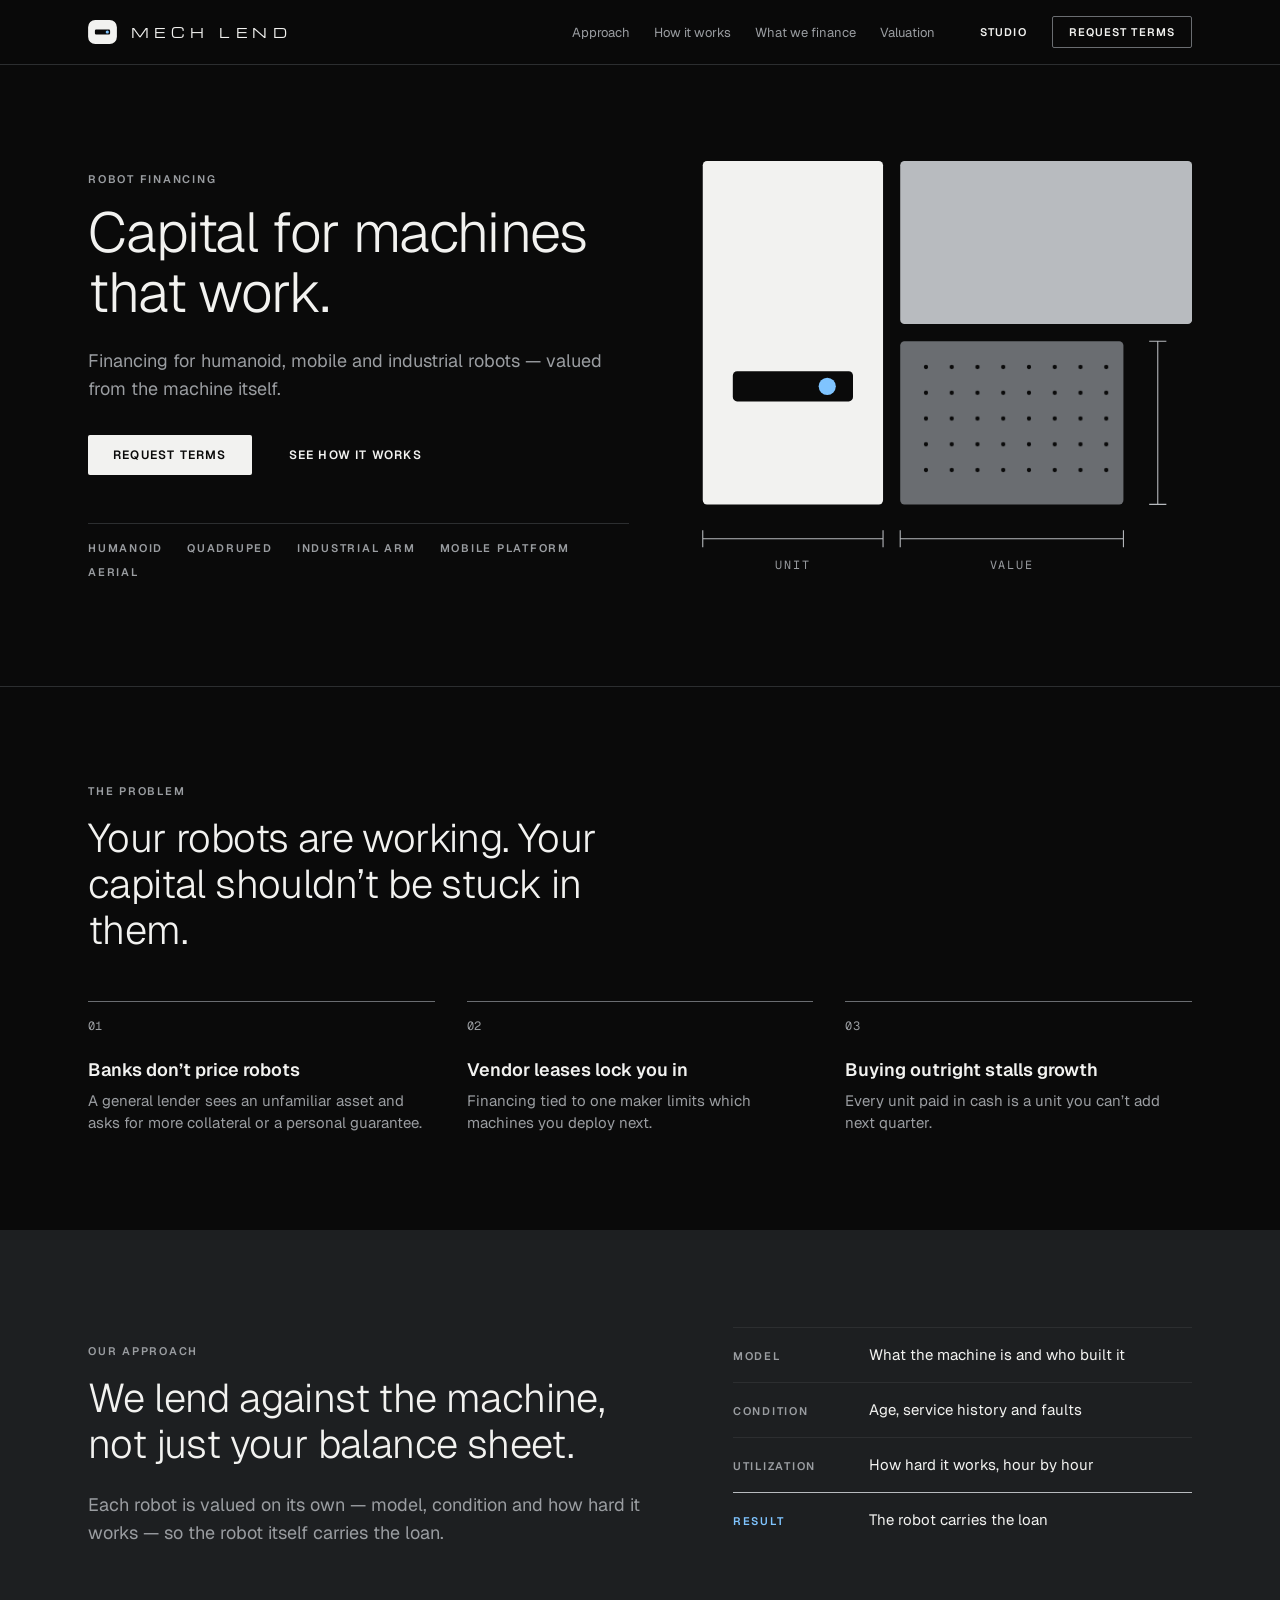
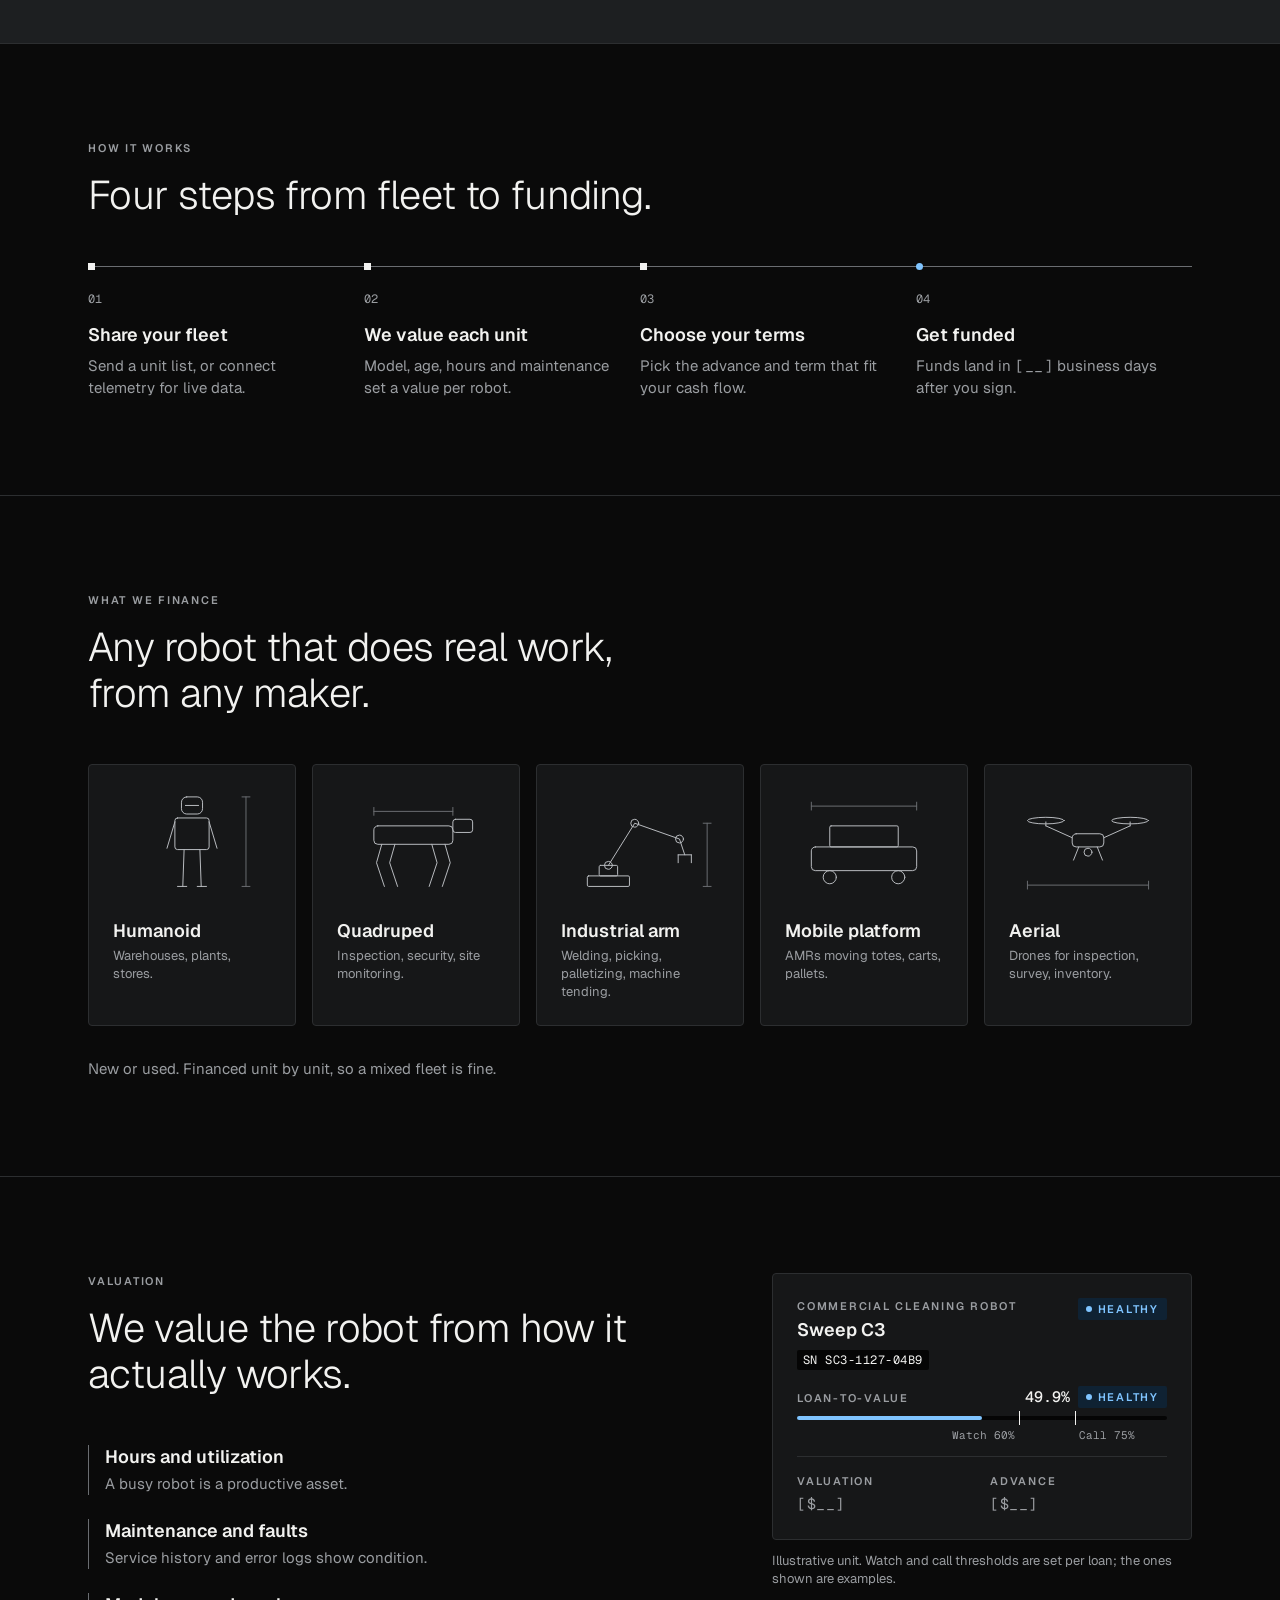
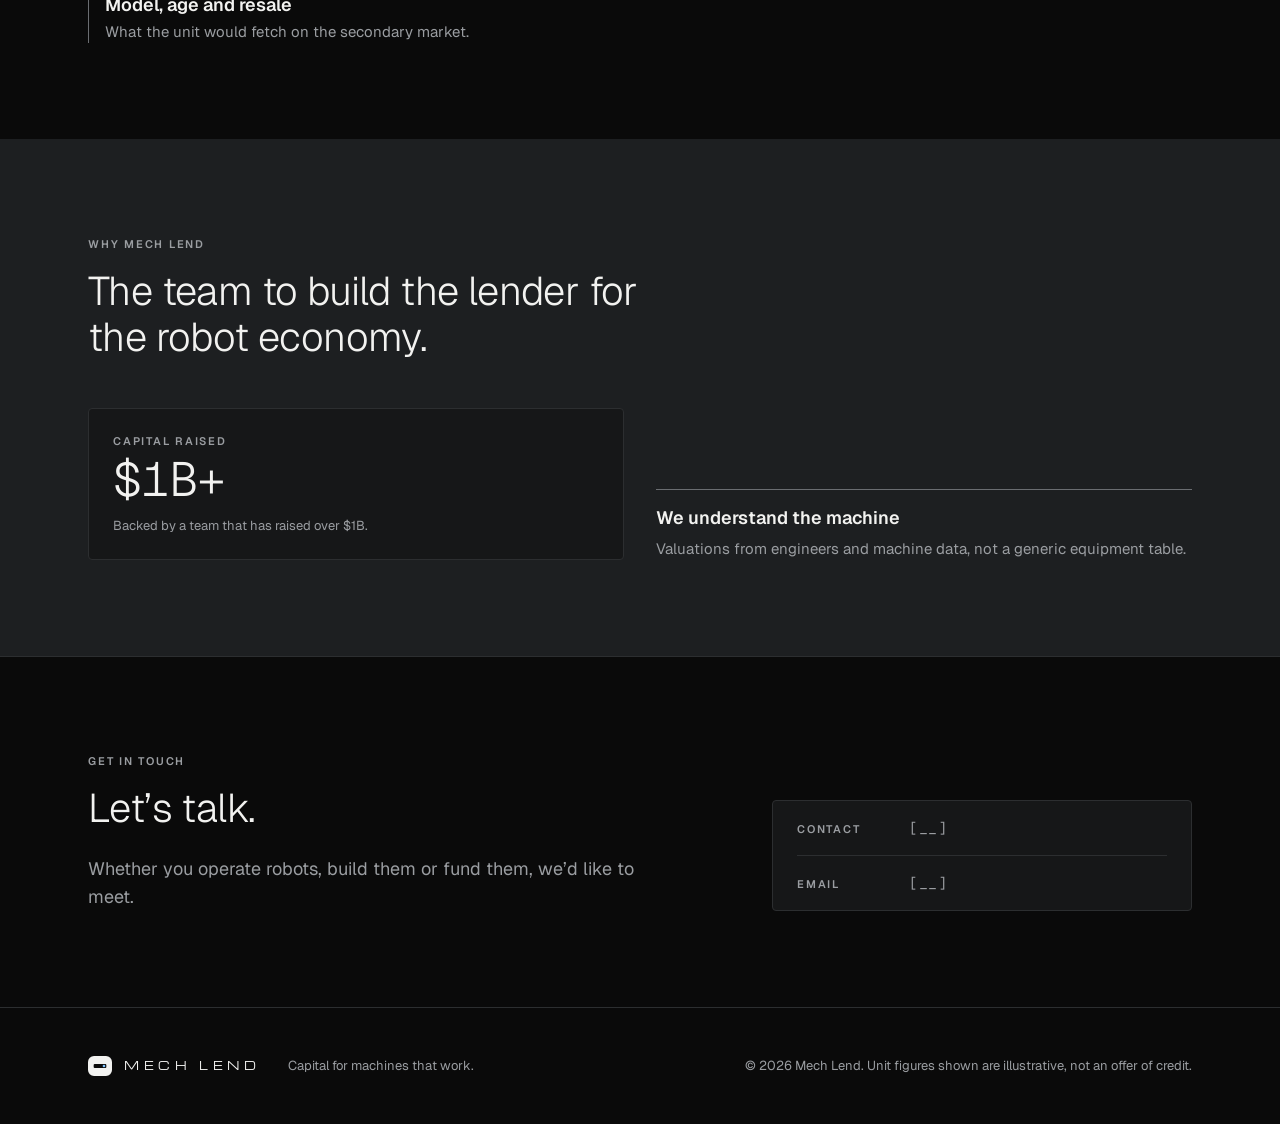
==== commit 7f396ace: "Remove team section; replace with 'backed by a team that has raised over $1B'" ====
--- a/site/index.html
+++ b/site/index.html
@@ -12,14 +12,16 @@
 <meta property="og:site_name" content="Mech Lend">
 <meta property="og:title" content="Mech Lend — Capital for machines that work.">
 <meta property="og:description" content="Financing for humanoid, mobile and industrial robots, valued from the machine itself.">
-<meta property="og:image" content="assets/og-image.png">
+<meta name="robots" content="noindex, nofollow">
+<meta property="og:url" content="https://alfred-pennyworth-ai.github.io/mech-lend-website/">
+<meta property="og:image" content="https://alfred-pennyworth-ai.github.io/mech-lend-website/assets/og-image.png">
 <meta property="og:image:width" content="1200">
 <meta property="og:image:height" content="630">
 <meta property="og:image:alt" content="The Mech Lend Visor mark on a black stage.">
 <meta name="twitter:card" content="summary_large_image">
 <meta name="twitter:title" content="Mech Lend — Capital for machines that work.">
 <meta name="twitter:description" content="Financing for humanoid, mobile and industrial robots, valued from the machine itself.">
-<meta name="twitter:image" content="assets/og-image.png">
+<meta name="twitter:image" content="https://alfred-pennyworth-ai.github.io/mech-lend-website/assets/og-image.png">
 
 <link rel="icon" href="favicon.svg" type="image/svg+xml">
 <link rel="apple-touch-icon" href="assets/apple-touch-icon.png">
@@ -55,7 +57,6 @@
         <li><a href="#how-it-works">How it works</a></li>
         <li><a href="#what-we-finance">What we finance</a></li>
         <li><a href="#valuation">Valuation</a></li>
-        <li><a href="#team">Team</a></li>
       </ul>
     </nav>
     <div class="header-actions">
@@ -311,75 +312,22 @@
     </div>
   </section>
 
-  <!-- 9 + 3 · Why Mech Lend / track record -->
+  <!-- 9 · Why Mech Lend -->
   <section class="section band" id="why" aria-labelledby="why-title">
     <div class="wrap">
       <p class="label">Why Mech Lend</p>
       <h2 id="why-title" class="headline">The team to build the lender for the robot economy.</h2>
       <div class="track">
         <div class="ml-stat">
-          <span class="ml-stat-label">DFDV · since April 2025</span>
-          <span class="ml-stat-value">$430M+</span>
-          <span class="ml-stat-note">Raised across convertible notes, equity and preferred stock for a Nasdaq-listed Solana treasury company.</span>
+          <span class="ml-stat-label">Capital raised</span>
+          <span class="ml-stat-value">$1B+</span>
+          <span class="ml-stat-note">Backed by a team that has raised over $1B.</span>
         </div>
-        <div class="ml-stat">
-          <span class="ml-stat-label">Apyx · 2026</span>
-          <span class="ml-stat-value">$400M</span>
-          <span class="ml-stat-note">Debt capital raised in two months.</span>
-        </div>
-      </div>
-      <ol class="grid-3 points">
-        <li>
-          <span class="index">01</span>
-          <h3>We’ve raised at scale</h3>
-          <p>$400M of debt at Apyx in two months, and $430M+ at DFDV.</p>
-        </li>
-        <li>
-          <span class="index">02</span>
-          <h3>Built at Kraken</h3>
-          <p>Risk, operations and markets at one of crypto’s largest exchanges.</p>
-        </li>
-        <li>
-          <span class="index">03</span>
+        <div class="why-point">
           <h3>We understand the machine</h3>
           <p>Valuations from engineers and machine data, not a generic equipment table.</p>
-        </li>
-      </ol>
-    </div>
-  </section>
-
-  <!-- 2 · Team -->
-  <section class="section" id="team" aria-labelledby="team-title">
-    <div class="wrap">
-      <p class="label">Team · all ex-Kraken</p>
-      <h2 id="team-title" class="headline">Five co-founders who built DFDV and Apyx together.</h2>
-      <ul class="people">
-        <li class="person">
-          <h3>Joseph Onorati</h3>
-          <p class="role">CEO and Chairman of DFDV</p>
-          <p>At Kraken 2016–2024, most recently Chief Strategy Officer. Earlier CEO of CaVirtEx, Canada’s first Bitcoin exchange.</p>
-        </li>
-        <li class="person">
-          <h3>Parker White, CFA</h3>
-          <p class="role">Leads Apyx</p>
-          <p>Co-founded DFDV as COO and CIO. Engineering Director at Kraken 2018–2025, after five years in bond trading and portfolio management.</p>
-        </li>
-        <li class="person">
-          <h3>John Han, CFA</h3>
-          <p class="role">CFO and COO of DFDV</p>
-          <p>Led strategic finance at Kraken; VP Finance at Binance. Began in equity research at Goldman Sachs, then invested at Nezu Asia Capital and Driehaus Capital. Director of Product Strategy at Orbital Insights.</p>
-        </li>
-        <li class="person">
-          <h3>Dawson Reid</h3>
-          <p class="role">CTO of Apyx</p>
-          <p>Director of Engineering at Kraken for more than eight years.</p>
-        </li>
-        <li class="person">
-          <h3>Pete Humiston</h3>
-          <p class="role">CMO of DFDV</p>
-          <p>Led DFDV’s research and content before becoming CMO. Previously Head of Research at Kraken, running Kraken Intelligence.</p>
-        </li>
-      </ul>
+        </div>
+      </div>
     </div>
   </section>
 
--- a/site/css/site.css
+++ b/site/css/site.css
@@ -126,17 +126,13 @@
 .js .unit .ml-meter-fill { transition: width 900ms cubic-bezier(.2, .7, .2, 1); }
 .js .unit:not(.is-visible) .ml-meter-fill { width: 0 !important; }
 
-/* Track record */
-.track { display: grid; grid-template-columns: repeat(2, minmax(0, 1fr)); gap: var(--space-8); margin-top: var(--space-12); }
+/* Why Mech Lend */
+.track { display: grid; grid-template-columns: repeat(2, minmax(0, 1fr)); gap: var(--space-8); margin-top: var(--space-12); align-items: end; }
 .track .ml-stat { padding: var(--space-6); background: var(--surface-raised); border: 1px solid var(--line); border-radius: var(--radius-md); }
 .track .ml-stat-value { font-size: 48px; line-height: 52px; font-weight: 300; }
 .track .ml-stat-note { max-width: 44ch; margin-top: var(--space-2); }
-
-/* Team */
-.people { display: grid; grid-template-columns: repeat(3, minmax(0, 1fr)); gap: var(--space-6); margin-top: var(--space-12); }
-.person { padding: var(--space-6); background: var(--surface-raised); border: 1px solid var(--line); border-radius: var(--radius-md); box-shadow: var(--shadow-1); }
-.person .role { margin: var(--space-1) 0 var(--space-4); font-size: 11px; line-height: 16px; font-weight: 600; letter-spacing: .16em; text-transform: uppercase; color: var(--ink-muted); }
-.person p:last-child { font-size: 13px; line-height: 20px; color: var(--ink-muted); }
+.why-point { padding-top: var(--space-4); border-top: 1px solid var(--line-strong); }
+.why-point p { margin-top: var(--space-2); color: var(--ink-muted); }
 
 /* Contact */
 .contact-grid { display: grid; grid-template-columns: minmax(0, 1fr) minmax(0, 420px); gap: var(--space-12); align-items: end; }
@@ -166,7 +162,6 @@
   .site-nav { display: none; }
   .header-actions { margin-left: auto; }
   .classes { grid-template-columns: repeat(3, minmax(0, 1fr)); }
-  .people { grid-template-columns: repeat(2, minmax(0, 1fr)); }
   .steps { grid-template-columns: repeat(2, minmax(0, 1fr)); row-gap: var(--space-8); }
 }
 @media (max-width: 880px) {
@@ -184,7 +179,7 @@
   .lede { font-size: 15px; line-height: 22px; }
   .header-row { gap: var(--space-3); }
   .header-actions .ml-btn-secondary { display: none; }
-  .classes, .people, .steps { grid-template-columns: 1fr; }
+  .classes, .steps { grid-template-columns: 1fr; }
   .class-card { display: grid; grid-template-columns: 96px 1fr; gap: 0 var(--space-4); align-items: center; padding: var(--space-4); }
   .class-card .spec { grid-row: span 2; margin: 0; }
   .class-card h3 { align-self: end; }
